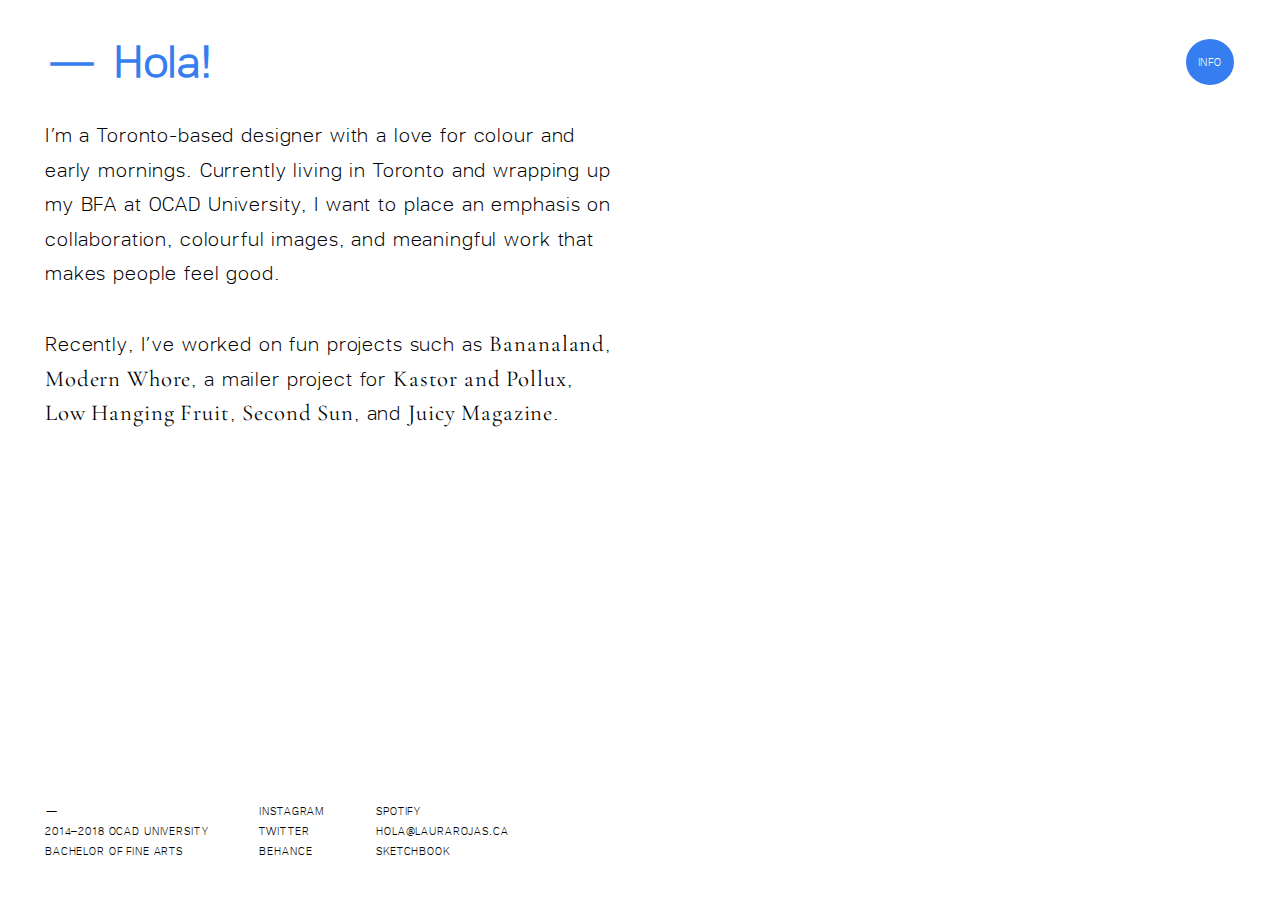
==== index.html @ 0a608a7b "Second sun link" ====
<!DOCTYPE html>
<html lang="en">
<head>
	<meta charset="UTF-8">
	<title>Laura Rojas</title>
	<!--Site Design - Laura Rojas
		Site Development - Melissa Karjanmaa-->
	<link rel="stylesheet" href="styles.css">
	<link href="https://fonts.googleapis.com/css?family=Cormorant+Garamond:400,500" rel="stylesheet">
	<link rel="stylesheet" href="https://cdn.jsdelivr.net/npm/animate.css@3.5.2/animate.min.css">
	<link rel="icon" href="../images/favicon-01.png">
     <meta name="viewport" content="width=device-width, initial-scale=1.0">
</head>
<body class="home" class="portfolio-center">
	<div class="container-home container">
		<nav class="nav-home secondary-font-size">
			<a href="pages/info.html">INFO</a>
		</nav>
		<!-- <nav class="nav-home-mobile secondary-font-size">
			<a href="info.html">INFO</a>
		</nav> -->
		<main class="home">
			<div class="intro serif animated fadeIn"> 
				<h1>&mdash; Hola!</h1>
	 
				<p class="desktop">I’m a Toronto-based designer with a love for colour and early mornings. Currently living in Toronto and wrapping up my BFA at OCAD University, I want to place an emphasis on collaboration, colourful images, and meaningful work that makes people feel good.</p>

				<p class="mobile">Hola! I’m a Toronto-based designer with a love for colour and early mornings. </p>
				
				<p class="mobile">Currently living in Toronto and wrapping up my BFA at OCAD University, I want to place an emphasis on collaboration, colourful images, and meaningful work that makes people feel good.</p>
			
				<p>Recently, I’ve worked on fun projects such as <a class="preview preview-1" href="/pages/bananaland.html">Bananaland</a>, <a class="preview preview-2" href="/pages/modernwhore.html">Modern Whore</a>, a mailer project for <a class="preview preview-3" href="/pages/KastorPollux.html">Kastor and Pollux</a>, <a class="preview preview-4" href="/pages/lowhangingfruit.html">Low Hanging Fruit</a>, <a class="preview preview-5" href="/pages/secondsun.html">Second Sun</a>, and <a class="preview preview-6" href="/pages/juicy.html"">Juicy Magazine</a>.</p>
			</div>
		</main>
		<footer class="secondary-font-size">
				<div class="socials edu">
					<p><span class="desktop">&mdash;</span></br>
					2014–2018 OCAD UNIVERSITY </br>
					BACHELOR OF FINE ARTS
					</p>
				</div>
				<div class="socials socials-2">
					<ul>
						<li><a href="https://www.instagram.com/laurrojas/" target="_blank">Instagram</a></li>
						<li><a href="https://twitter.com/laurrojasz" target="_blank">Twitter</a></li>
						<li><a href="https://www.behance.net/laurrojasz" target="_blank">Behance</a></li>
					</ul>
				</div>
				<div class="socials socials-1">
					<ul>
						<li><a href="https://open.spotify.com/user/laurrojas" target="_blank">Spotify</a></li>
						<li><a href="mailto:hola@laurarojas.ca">hola@laurarojas.ca</a></li>
						<li><a href="/pages/sketchbook.html">Sketchbook</a></li>
					</ul>
				</div>
		</footer>
	</div>
	<script>
		var scrollEventHandler = function()
		{
		  window.scroll(0, window.pageYOffset)
		}

		window.addEventListener("scroll", scrollEventHandler, false);
	</script>
</body>
</html>
---- styles.css ----
article,aside,details,figcaption,figure,footer,header,hgroup,nav,section,summary{display:block;}audio,canvas,video{display:inline-block;}audio:not([controls]){display:none;height:0;}[hidden]{display:none;}html{font-family:sans-serif;-webkit-text-size-adjust:100%;-ms-text-size-adjust:100%;}a:focus{outline:thin dotted;}a:active,a:hover{outline:0;}h1{font-size:2em;}abbr[title]{border-bottom:1px dotted;}b,strong{font-weight:700;}dfn{font-style:italic;}mark{background:#ff0;color:#000;}code,kbd,pre,samp{font-family:monospace, serif;font-size:1em;}pre{white-space:pre-wrap;word-wrap:break-word;}q{quotes:\201C \201D \2018 \2019;}small{font-size:80%;}sub,sup{font-size:75%;line-height:0;position:relative;vertical-align:baseline;}sup{top:-.5em;}sub{bottom:-.25em;}img{border:0;}svg:not(:root){overflow:hidden;}fieldset{border:1px solid silver;margin:0 2px;padding:.35em .625em .75em;}button,input,select,textarea{font-family:inherit;font-size:100%;margin:0;}button,input{line-height:normal;}button,html input[type=button],/* 1 */
input[type=reset],input[type=submit]{-webkit-appearance:button;cursor:pointer;}button[disabled],input[disabled]{cursor:default;}input[type=checkbox],input[type=radio]{box-sizing:border-box;padding:0;}input[type=search]{-webkit-appearance:textfield;-moz-box-sizing:content-box;-webkit-box-sizing:content-box;box-sizing:content-box;}input[type=search]::-webkit-search-cancel-button,input[type=search]::-webkit-search-decoration{-webkit-appearance:none;}textarea{overflow:auto;vertical-align:top;}table{border-collapse:collapse;border-spacing:0;}body,figure{margin:0;}legend,button::-moz-focus-inner,input::-moz-focus-inner{border:0;padding:0;}

.clearfix:after {visibility: hidden; display: block; font-size: 0; content: " "; clear: both; height: 0; }

* { -moz-box-sizing: border-box; -webkit-box-sizing: border-box; box-sizing: border-box; }

/*General*/

@font-face {
    font-family: 'lunchtype22-light';
    src: url('Fonts/lunchtype22-light-webfont.woff2') format('woff2'),
         url('Fonts/lunchtype22-light-webfont.woff') format('woff');
    font-weight: normal;
    font-style: normal;
}

html, body {
    max-width: 100%;
    overflow-x: hidden;
}


body{
	background: #FFFFFF;
	font-family: 'lunchtype22-light', Helvetica, sans-serif;
	letter-spacing: 0.86px;
	color: #000000;
	font-size: 30px;
	align-items: center;
}

p, h1, h2, h2, a, li, ul, ol {
	padding: 0;
	margin: 0;
}

ul, ol, li{
	list-style: none;
}

h1{
	color: #367EF0;
}

a{
	text-decoration: none;
	color: #000000;
}

.mobile{
	display: none;
}

.serif a, .portfolio .serif, .portfolio-intro a{
	font-family: 'Cormorant Garamond', serif;
	font-size: 1.778vw;
}

.active-page{
	border-bottom: 1px solid #000000;

}

a:hover{
	/*border-bottom: 1px solid #000000;*/
	color: #367EF0;
}


.secondary-font-size{
	font-size: 0.83vw;
}

.container-home{
	display: flex;
	flex-direction: column;
	/*justify-content: space-between;*/
	height: 100vh;
}

.container{
	max-width: 1920px;
	padding: 2.99vw 3.59vw 3.02vw 3.51vw;
/*	flex: 1 0 auto;*/
}


/*nav*/
.nav-home{
	position: absolute;
	top: 3.05vw;
	right: 3.59vw;
	background: #367EF0;
	border: 10px solid #367EF0;
    border-radius: 50%;
    padding: 7px 2px;
}

.nav-home a{
	color: white;
}


/*main*/
main{
	display: flex;
	flex-direction: row;
	justify-content: space-between;
	flex: 1 0 auto;
}

main h1{
	padding-bottom: 7%;
	font-size: 2.25em;
    padding-top: 1%;
}

div.intro{
	width: 47.7%;
}
div.intro{
	line-height: 2.7vw;
	font-size: 1.5625vw;
}

div.intro p{
	padding-bottom: 6.4%;
}

.preview-1:hover:after{
	content: "";
/*	width: 489px;
	height: 403px;*/
	width: 55%;
	height: 55%;
	background: url(images/Bananaland.png);
	background-repeat: no-repeat;
	background-size: contain;
	position: absolute;
	top: 23%;
	right: -26%;
}

.preview-2:hover:after{
	content: "";
	/*width: 215px;
	height: 323px;*/
	width: 55%;
	height: 55%;
	background: url(images/ModernWhore@2x.png);
	background-repeat: no-repeat;
	background-size: contain;
	position: absolute;
	top: 7%;
	right: -8%;
}

.preview-3:hover:after{
	content: "";
	/*width: 302px;
	height: 453px;*/
    width: 70%;
    height: 70%;
    background: url(images/Mailer_2_Mobile.png);
    background-repeat: no-repeat;
    background-size: contain;
    position: absolute;
    top: -33%;
    right: -26%;
}

.preview-4:hover:after{
	content: "";
	/*width: 301px;
	height: 301px;*/
	width: 50%;
    height: 50%;
    background: url(images/LowHanging.png);
    background-repeat: no-repeat;
    background-size: contain;
    position: absolute;
    top: 17%;
    right: -13%;
}

.preview-5:hover:after{
	content: "";
	/*width: 374px;
	height: 375px;*/
	width: 45%;
	height: 45%;
	background: url(images/SecondSun@2x.png);
	background-repeat: no-repeat;
	background-size: contain;
	position: absolute;
	bottom: 0px;
	right: -14%;
}

.preview-6:hover:after{
	content: "";
/*	width: 440px;
	height: 234px;*/
	width: 45%;
    height: 45%;
    background: url(images/JuicyMag.png);
    background-repeat: no-repeat;
    background-size: contain;
    position: absolute;
    top: 37%;
    right: -3%;
}
/*footer*/

footer{
	display: flex;
	flex-direction: row;
	justify-content: space-between;
	align-items: flex-end;
	text-transform: uppercase;
	flex-shrink: 0;
	width: 39%;
}

.socials{
	line-height: 1.55vw;
}

/*Portfolio*/

div.mobile.grid{
	display: none;
}

.portfolio-title{
	display: flex;
	justify-content: space-between;
	margin: 0 auto;
	padding-bottom: 5%;
	font-family: 'Cormorant Garamond', serif;
	font-size: 1.5vw;
}

.portfolio-title a{
	font-family: 'lunchtype22-light', Helvetica, sans-serif;
	text-transform: uppercase;
	font-size: 1.2vw;
}

.portfolio-main-photo{
	/*width: 40%;*/
}

.portfolio-main-photo img{
	width: 100%;
	display: block;
}

main.portfolio{
	display: flex;
	flex-direction: column;
	justify-content: space-between;
	align-items: center;
	padding-bottom: 0;
}

.portfolio-intro{
	line-height: 2.76vw;
    font-size: 1.5625vw;
    width: 60%;
    padding: 11% 0;
}

.portfolio-intro p:not(:last-child){
	padding-bottom: 5%;
}

div.grid{
	display: flex;
	flex-direction: row;
	justify-content: space-between;
	flex-wrap: wrap;
	width: 100%;
	padding-bottom: 3%;
}

.grid-item-width1 {
	width: 33.5%;
}

.grid-item-width2 {
	width: 65.5%;
}

.grid-item img{
	width: 100%;
	height: 100%;
	display: inline-block; 
}

.grid-item-width1 img{
	padding-bottom: 6%;
	padding-right: 1%;
}

.grid-item-width2 img{
	padding-bottom: 3%;
	padding-left: 1%;
}

.portfolio-nav{
	display: flex;
	flex-direction: row;
	justify-content: space-between;
	text-transform: uppercase;
	font-size: 1.3vw;
	padding-bottom: 3%;
}
/*info & sketchbook */

body.info{
	background: #367EF0;
	color: white;
}

.info nav a, .sketchbook nav a{
	font-size: 19px;
}

.info a{
	color: white;
}

.info a:hover{
	border-bottom: 1px solid white;
}

.info nav a:hover{
	border-bottom: none;
}

.info nav, .sketchbook nav{
	background: none;
	border: none;
	right: 4.9vw;
	top: 3.35vw;;
}

.info .intro{
	padding-top: 6.5%;
}

.sketchbook nav a{
	color: #367EF0;
}

.sketchbook h1{
	color: #367EF0;
	font-size: 2vw;
}


@media(max-width: 960px){
	body, div.intro{
		font-size: 19px;
		line-height: 30px;
	}
	div.intro a{
		font-size: 21px;
	}
	main{
		padding-top: 1%;
		/*padding-bottom: 50%;*/
	}

	div.intro{
		width: 60%;
	}
	
	span .clear{
		clear: left;
	}

	.nav-home{
		padding: 0px 2px;
	}

	.secondary-font-size{
		font-size: 11.5px;
	}

	.socials{
		line-height: 21px;
	}

	div.grid{
		padding-bottom: 8%;
	}

	footer{
		width: 57%;
	}
}



@media (max-width: 650px) {
	main{
	    padding-top: 15%;
	}

	div.intro{
		width: 100%;
	}

	.desktop{
		display: none;
	}

	.mobile{
		display: block;
	}

	.nav-home{
		position: static;
		background: none;
		border: none;
	    padding: 7px 2px;
	}

	.home .nav-home a, .portfolio-title a{
		border-bottom: 1px solid black;
		font-size: 20px;
		color: black;
	}
	
	.home .nav-home a:hover, .portfolio-title a:hover{
		color: #367Ef0;
		border-bottom: 1px solid #367EF0;
	}

	.info .nav-home a, .sketchbook nav a{
		border: none;
	}

	.info .nav-home a:hover, .sketchbook nav a:hover{
		border: none;
	}

	.home h1{
		display: none;
	}

	.socials {
    	padding-bottom: 8%;
	}

	.container{
		padding: 2.99vw 8vw 3.02vw 8vw;
	}

	footer{
		width: 100%;
	    display: flex;
	    flex-direction: row;
	    justify-content: space-between;
	    align-items: flex-start;
	    /*padding-top: 50%;*/
	    flex-wrap: wrap;
	    text-align: center;
	    color: #367EF0;
	    font-size: 17px;
	}

	footer a{
		color: #367EF0;
	}

	.info footer{
		color: white;
	}
	.socials{
		width: 50%;
	}

	.edu{
		order: 1;
		width: 100%;
	}

	.socials-1{
		order: 2;
		
	}

	.socials-2{
		order: 3;
	}

	.preview:hover:after{
		display: none;
	}

	/*portfolio*/
	div.desktop, div.desktop div{
		display: none;
	}

	div.mobile.grid{
		display: block;
		justify-content: flex-start;
		flex-wrap: nowrap;
		padding-bottom: 0; 
		margin-bottom: 5%;
	}

	main.portfolio{
		padding-top: 0;
	}

	main.portfolio .serif{
		font-size: 23px;
		font-weight: 400;
		padding-bottom: 10%;
	}

	.portfolio-intro{
		line-height: 37px;
		font-size: 20px;
		width: 100%;
	}
	.portfolio-intro a{
		font-size: 22px;
	}

	.grid-item-width1{
		width: 100%;
	}

	.grid-item img{
		display: block;
	}

	.grid-item-width1 img {
	   	padding-bottom: 10%;
	    padding-right: 0; 
	}

	.portfolio-title p{
		display: none;
	}

	.container.mobile-no-padding{
		padding: 0;
	}

	.portfolio-nav{
		flex-direction: column;
		justify-content: space-between;
		align-items: center;
		text-transform: uppercase;
		font-size: inherit;
	}

	.portfolio-nav a{
		padding-bottom: 5%;
	}
}

	@media (max-width: 400px) {
		.secondary-font-size {
    	font-size: 3.25vw;
		}

		.info .nav-home a, .sketchbook nav a{
			color: black;
		}

		.socials{
			line-height: 7.5vw;
		}

		body.info{
			background: white;
			color: black;
		}

		body.info a{
			color: black;
		}

		.info footer{
			color: #367EF0;
		}
		
		body.info footer a{
			color: #367EF0;
		}

		main.portfolio{
			padding-bottom: 10%;
		}
	}

.portfolio-center {
    margin: 0 auto;
}

}
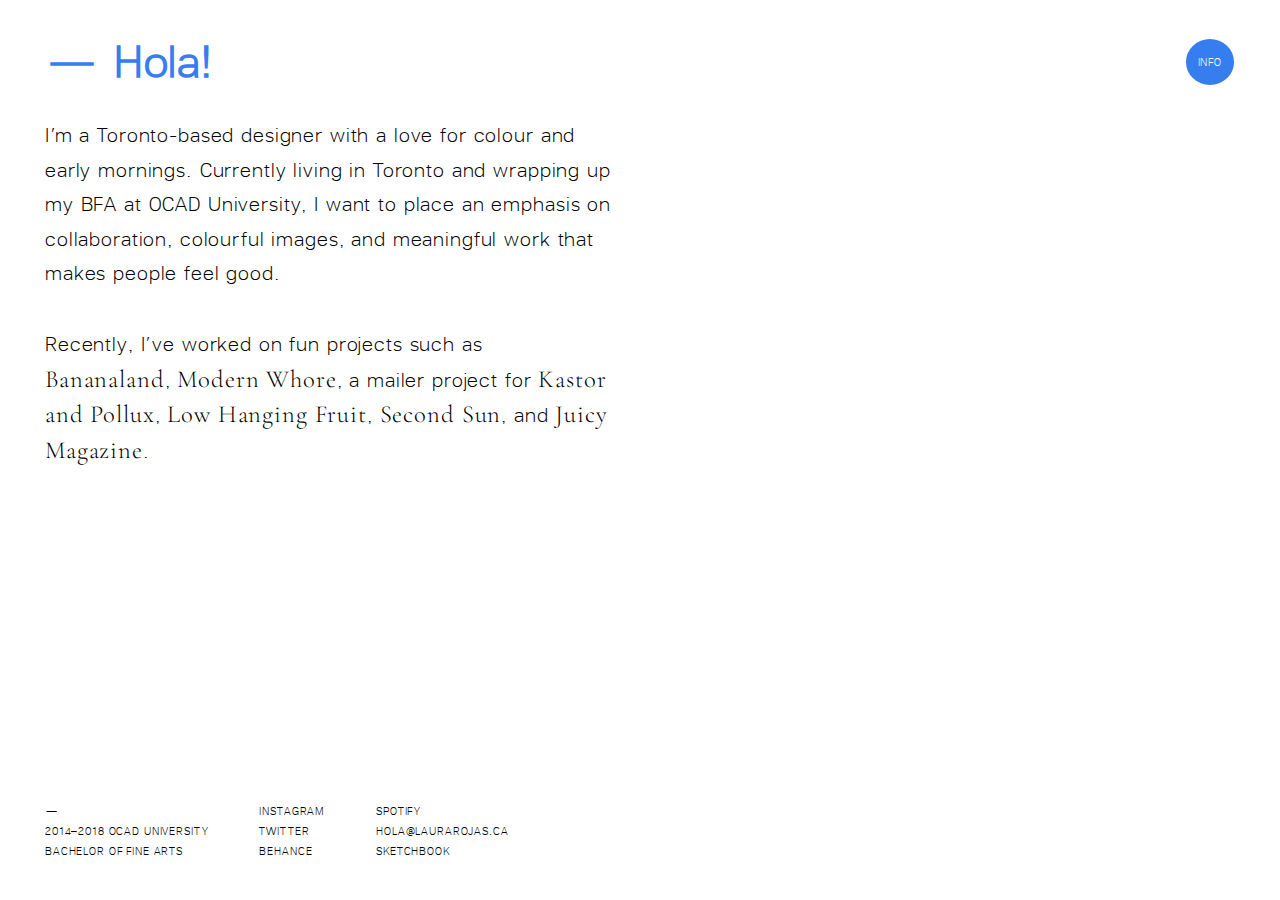
==== commit c24e67f4: "Text and styling updates" ====
--- a/index.html
+++ b/index.html
@@ -6,7 +6,7 @@
 	<!--Site Design - Laura Rojas
 		Site Development - Melissa Karjanmaa-->
 	<link rel="stylesheet" href="styles.css">
-	<link href="https://fonts.googleapis.com/css?family=Cormorant+Garamond:400,500" rel="stylesheet">
+	<link href="https://fonts.googleapis.com/css?family=Cormorant+Garamond:300,400,500" rel="stylesheet">
 	<link rel="stylesheet" href="https://cdn.jsdelivr.net/npm/animate.css@3.5.2/animate.min.css">
 	<link rel="icon" href="../images/favicon-01.png">
      <meta name="viewport" content="width=device-width, initial-scale=1.0">
--- a/styles.css
+++ b/styles.css
@@ -54,7 +54,8 @@
 
 .serif a, .portfolio .serif, .portfolio-intro a{
 	font-family: 'Cormorant Garamond', serif;
-	font-size: 1.778vw;
+	font-size: 1.920vw;
+    font-weight: 300;
 }
 
 .active-page{
@@ -239,6 +240,7 @@
 	margin: 0 auto;
 	padding-bottom: 5%;
 	font-family: 'Cormorant Garamond', serif;
+    font-weight: 300;
 	font-size: 1.5vw;
 }
 
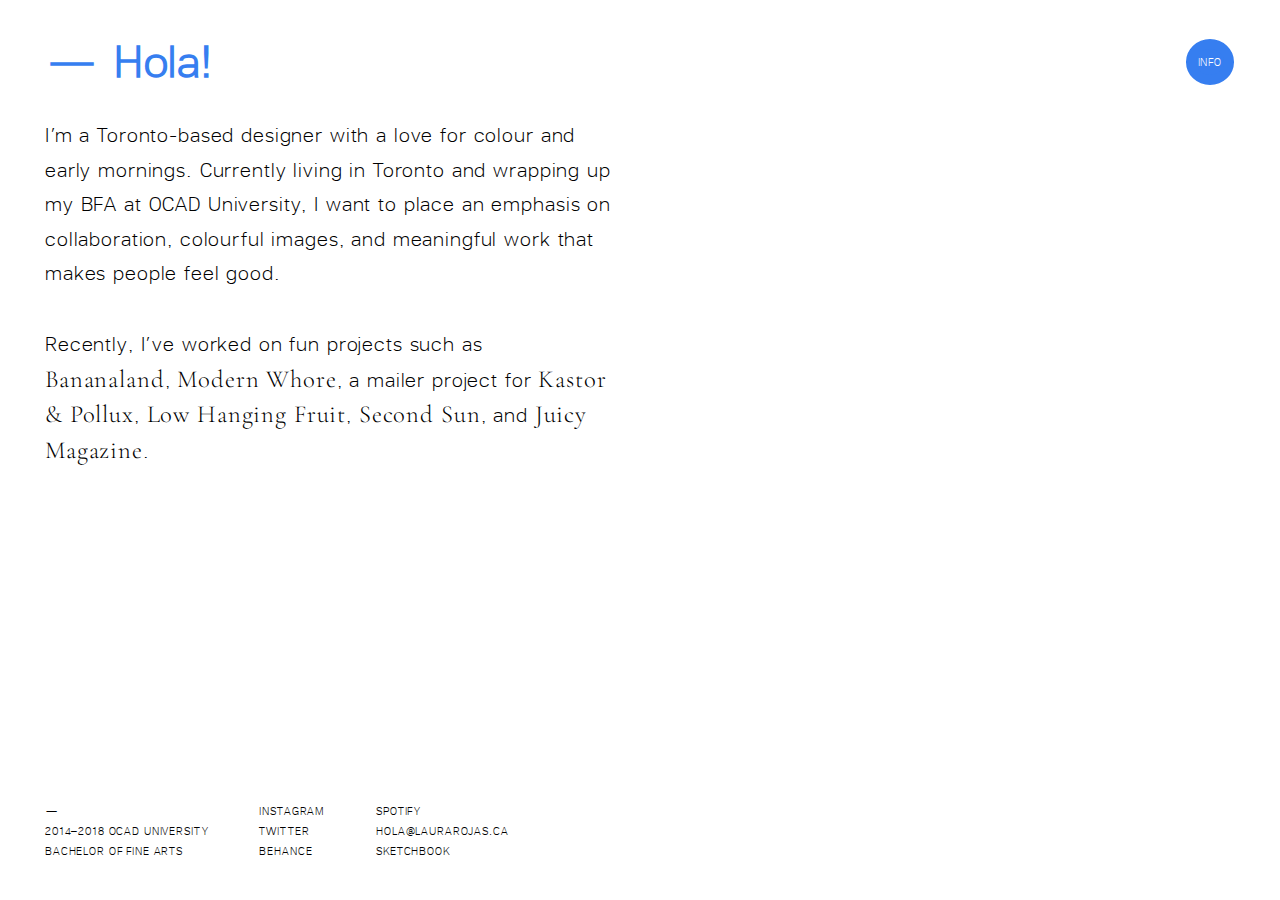
==== commit a84f8065: "Text update" ====
--- a/index.html
+++ b/index.html
@@ -29,7 +29,7 @@
 				
 				<p class="mobile">Currently living in Toronto and wrapping up my BFA at OCAD University, I want to place an emphasis on collaboration, colourful images, and meaningful work that makes people feel good.</p>
 			
-				<p>Recently, I’ve worked on fun projects such as <a class="preview preview-1" href="/pages/bananaland.html">Bananaland</a>, <a class="preview preview-2" href="/pages/modernwhore.html">Modern Whore</a>, a mailer project for <a class="preview preview-3" href="/pages/KastorPollux.html">Kastor and Pollux</a>, <a class="preview preview-4" href="/pages/lowhangingfruit.html">Low Hanging Fruit</a>, <a class="preview preview-5" href="/pages/secondsun.html">Second Sun</a>, and <a class="preview preview-6" href="/pages/juicy.html"">Juicy Magazine</a>.</p>
+				<p>Recently, I’ve worked on fun projects such as <a class="preview preview-1" href="/pages/bananaland.html">Bananaland</a>, <a class="preview preview-2" href="/pages/modernwhore.html">Modern Whore</a>, a mailer project for <a class="preview preview-3" href="/pages/KastorPollux.html">Kastor & Pollux</a>, <a class="preview preview-4" href="/pages/lowhangingfruit.html">Low Hanging Fruit</a>, <a class="preview preview-5" href="/pages/secondsun.html">Second Sun</a>, and <a class="preview preview-6" href="/pages/juicy.html"">Juicy Magazine</a>.</p>
 			</div>
 		</main>
 		<footer class="secondary-font-size">
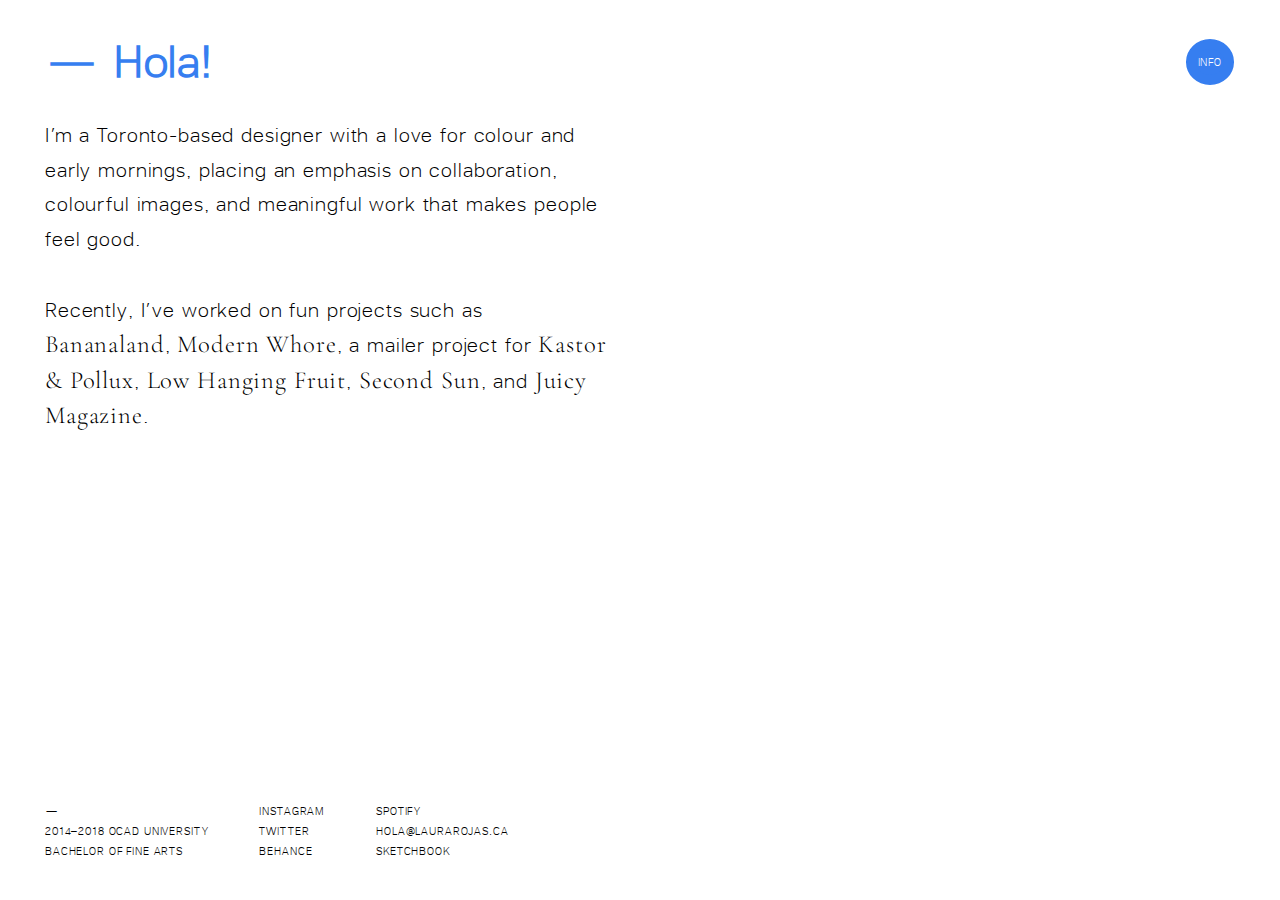
==== commit 559e8c03: "Updates" ====
--- a/index.html
+++ b/index.html
@@ -23,11 +23,9 @@
 			<div class="intro serif animated fadeIn"> 
 				<h1>&mdash; Hola!</h1>
 	 
-				<p class="desktop">I’m a Toronto-based designer with a love for colour and early mornings. Currently living in Toronto and wrapping up my BFA at OCAD University, I want to place an emphasis on collaboration, colourful images, and meaningful work that makes people feel good.</p>
+				<p class="desktop">I’m a Toronto-based designer with a love for colour and early mornings, placing an emphasis on collaboration, colourful images, and meaningful work that makes people feel good.</p>
 
-				<p class="mobile">Hola! I’m a Toronto-based designer with a love for colour and early mornings. </p>
-				
-				<p class="mobile">Currently living in Toronto and wrapping up my BFA at OCAD University, I want to place an emphasis on collaboration, colourful images, and meaningful work that makes people feel good.</p>
+				<p class="mobile">Hola! I’m a Toronto-based designer with a love for colour and early mornings, placing an emphasis on collaboration, colourful images, and meaningful work that makes people feel good. </p>
 			
 				<p>Recently, I’ve worked on fun projects such as <a class="preview preview-1" href="/pages/bananaland.html">Bananaland</a>, <a class="preview preview-2" href="/pages/modernwhore.html">Modern Whore</a>, a mailer project for <a class="preview preview-3" href="/pages/KastorPollux.html">Kastor & Pollux</a>, <a class="preview preview-4" href="/pages/lowhangingfruit.html">Low Hanging Fruit</a>, <a class="preview preview-5" href="/pages/secondsun.html">Second Sun</a>, and <a class="preview preview-6" href="/pages/juicy.html"">Juicy Magazine</a>.</p>
 			</div>
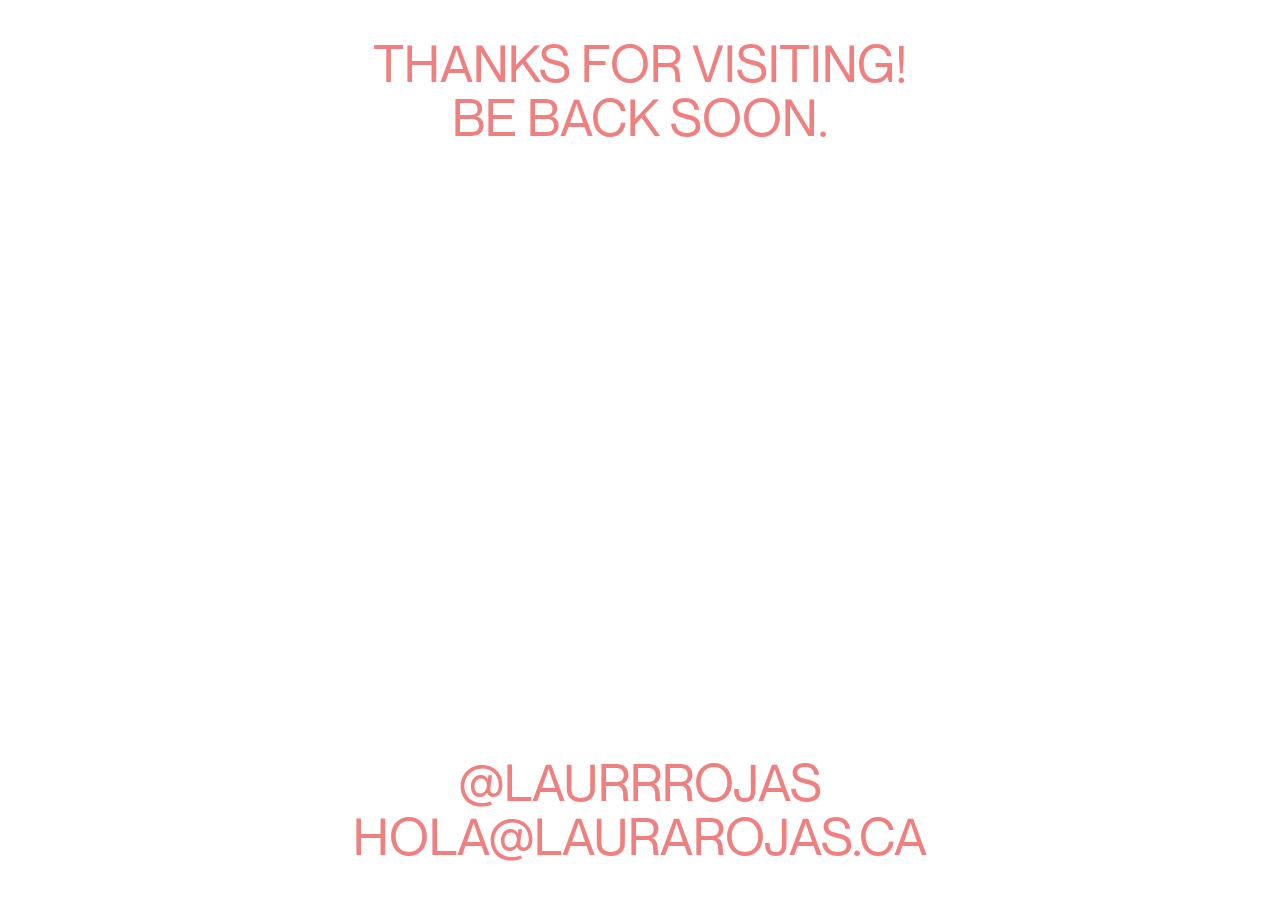
==== commit 9e21fa96: "New SITE BABY" ====
--- a/index.html
+++ b/index.html
@@ -1,66 +1,29 @@
 <!DOCTYPE html>
-<html lang="en">
+<html>
 <head>
-	<meta charset="UTF-8">
-	<title>Laura Rojas</title>
-	<!--Site Design - Laura Rojas
-		Site Development - Melissa Karjanmaa-->
-	<link rel="stylesheet" href="styles.css">
-	<link href="https://fonts.googleapis.com/css?family=Cormorant+Garamond:300,400,500" rel="stylesheet">
-	<link rel="stylesheet" href="https://cdn.jsdelivr.net/npm/animate.css@3.5.2/animate.min.css">
-	<link rel="icon" href="../images/favicon-01.png">
-     <meta name="viewport" content="width=device-width, initial-scale=1.0">
+<meta charset="UTF-8">
+<title>Laura Rojas</title>
+<link rel="stylesheet" type="text/css" href="css/styles.css">
 </head>
-<body class="home" class="portfolio-center">
-	<div class="container-home container">
-		<nav class="nav-home secondary-font-size">
-			<a href="pages/info.html">INFO</a>
-		</nav>
-		<!-- <nav class="nav-home-mobile secondary-font-size">
-			<a href="info.html">INFO</a>
-		</nav> -->
-		<main class="home">
-			<div class="intro serif animated fadeIn"> 
-				<h1>&mdash; Hola!</h1>
-	 
-				<p class="desktop">I’m a Toronto-based designer with a love for colour and early mornings, placing an emphasis on collaboration, colourful images, and meaningful work that makes people feel good.</p>
 
-				<p class="mobile">Hola! I’m a Toronto-based designer with a love for colour and early mornings, placing an emphasis on collaboration, colourful images, and meaningful work that makes people feel good. </p>
-			
-				<p>Recently, I’ve worked on fun projects such as <a class="preview preview-1" href="/pages/bananaland.html">Bananaland</a>, <a class="preview preview-2" href="/pages/modernwhore.html">Modern Whore</a>, a mailer project for <a class="preview preview-3" href="/pages/KastorPollux.html">Kastor & Pollux</a>, <a class="preview preview-4" href="/pages/lowhangingfruit.html">Low Hanging Fruit</a>, <a class="preview preview-5" href="/pages/secondsun.html">Second Sun</a>, and <a class="preview preview-6" href="/pages/juicy.html"">Juicy Magazine</a>.</p>
-			</div>
-		</main>
-		<footer class="secondary-font-size">
-				<div class="socials edu">
-					<p><span class="desktop">&mdash;</span></br>
-					2014–2018 OCAD UNIVERSITY </br>
-					BACHELOR OF FINE ARTS
-					</p>
-				</div>
-				<div class="socials socials-2">
-					<ul>
-						<li><a href="https://www.instagram.com/laurrojas/" target="_blank">Instagram</a></li>
-						<li><a href="https://twitter.com/laurrojasz" target="_blank">Twitter</a></li>
-						<li><a href="https://www.behance.net/laurrojasz" target="_blank">Behance</a></li>
-					</ul>
-				</div>
-				<div class="socials socials-1">
-					<ul>
-						<li><a href="https://open.spotify.com/user/laurrojas" target="_blank">Spotify</a></li>
-						<li><a href="mailto:hola@laurarojas.ca">hola@laurarojas.ca</a></li>
-						<li><a href="/pages/sketchbook.html">Sketchbook</a></li>
-					</ul>
-				</div>
-		</footer>
-	</div>
-	<script>
-		var scrollEventHandler = function()
-		{
-		  window.scroll(0, window.pageYOffset)
-		}
+<body>
 
-		window.addEventListener("scroll", scrollEventHandler, false);
-	</script>
+<div class="container">
+
+    <div class="top">
+        <h1>Thanks for visiting!</h1>
+        <h1>Be back soon.</h1>
+    </div>
+
+    <div class="bottom">
+        <h1><a href="https://www.instagram.com/laurrojas/">@laurrrojas</a></h1>
+        <h1><a href="mailto:hola@laurarojas.ca">hola@laurarojas.ca</a></h1>
+    </div>
+
+</div>
+
 </body>
-</html>
 
+<script src="https://ajax.googleapis.com/ajax/libs/jquery/3.1.1/jquery.min.js"></script>
+<script src="js/main.js"></script>
+</html>--- a/css/styles.css
+++ b/css/styles.css
@@ -0,0 +1,60 @@
+@font-face {
+    font-family: 'NeueMontreal';
+    src: url('/fonts/NeueMontreal-Regular.woff');
+    font-weight: 400;
+    font-style: normal;
+}
+
+html body {
+    margin: 0;
+    padding: 0;
+}
+
+html {
+    background: url("/img/background.png") no-repeat center center fixed;
+    -webkit-background-size: cover;
+    -moz-background-size: cover;
+    -o-background-size: cover;
+    background-size: cover;
+}
+
+h1, h1 a {
+    text-align: center;
+    font-family: 'NeueMontreal', sans-serif;
+    font-size: 2rem;
+    font-weight: 400;
+    line-height: 1rem;
+    color: lightcoral;
+    text-transform: uppercase;
+}
+
+a {
+    text-decoration: none;
+}
+
+a:hover {
+    color: yellow;
+}
+
+.top {
+    position: fixed;
+    width: 100%;
+    top: 20px;
+}
+
+.bottom {
+    position: fixed;
+    width: 100%;
+    bottom: 20px;
+}
+
+/* Tablet + Desktop Styles */
+
+@media (min-width: 48em) {
+
+    h1, h1 a {
+        font-size: 4vw;
+        line-height: 1.2rem;
+    }
+   
+}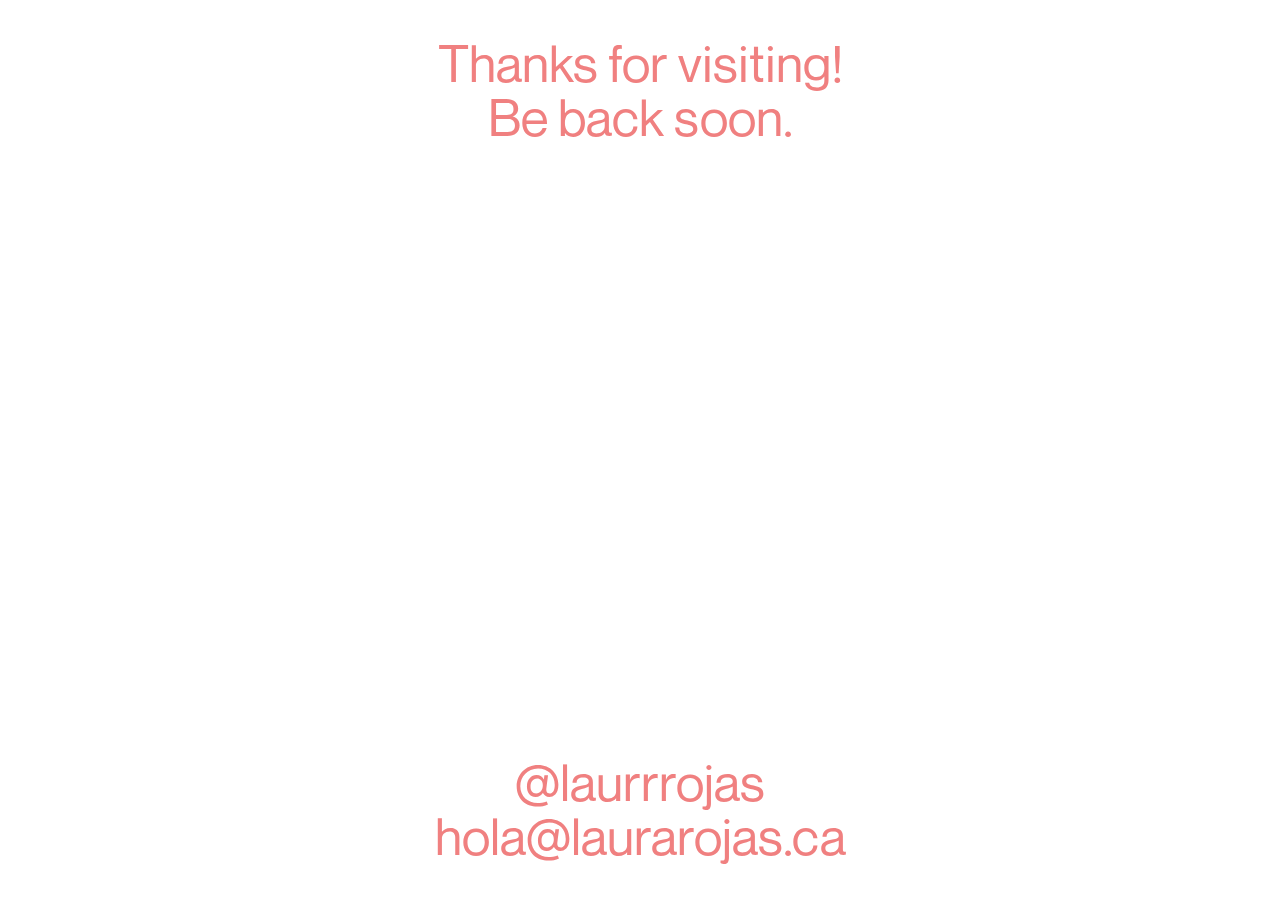
==== commit 35a6f83f: "Clean Up" ====
--- a/index.html
+++ b/index.html
@@ -2,6 +2,8 @@
 <html>
 <head>
 <meta charset="UTF-8">
+<meta name="viewport" content="width=device-width, initial-scale=1">
+<link rel="shortcut icon" href="img/favicon-01.png" type="image/x-icon">  
 <title>Laura Rojas</title>
 <link rel="stylesheet" type="text/css" href="css/styles.css">
 </head>
@@ -16,7 +18,7 @@
     </div>
 
     <div class="bottom">
-        <h1><a href="https://www.instagram.com/laurrojas/">@laurrrojas</a></h1>
+        <h1><a href="https://www.instagram.com/laurrojas/" target="_blank">@laurrrojas</a></h1>
         <h1><a href="mailto:hola@laurarojas.ca">hola@laurarojas.ca</a></h1>
     </div>
 
--- a/css/styles.css
+++ b/css/styles.css
@@ -25,7 +25,6 @@
     font-weight: 400;
     line-height: 1rem;
     color: lightcoral;
-    text-transform: uppercase;
 }
 
 a {
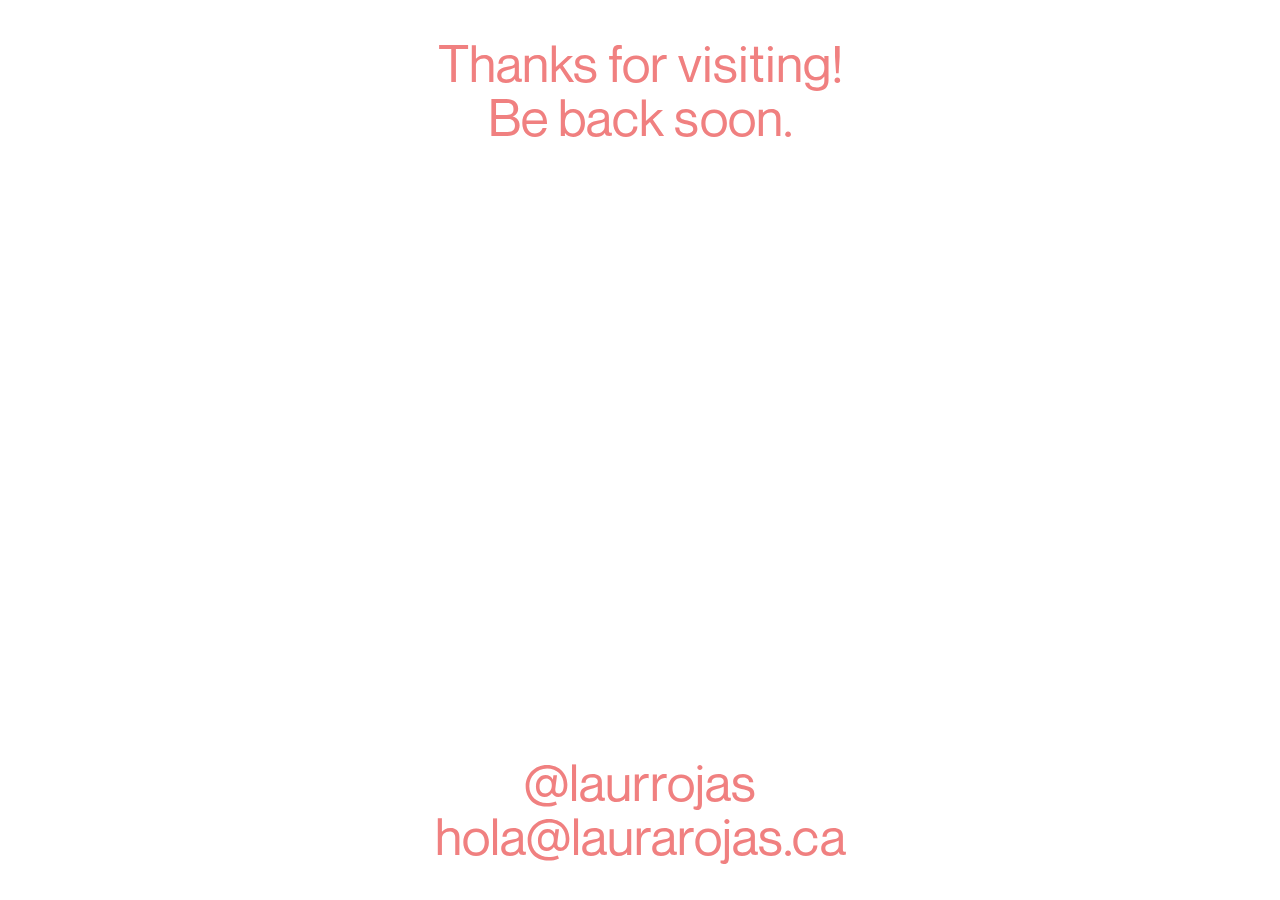
==== commit 6ec72a34: "Update Insta Handle" ====
--- a/index.html
+++ b/index.html
@@ -18,7 +18,7 @@
     </div>
 
     <div class="bottom">
-        <h1><a href="https://www.instagram.com/laurrojas/" target="_blank">@laurrrojas</a></h1>
+        <h1><a href="https://www.instagram.com/laurrojas/" target="_blank">@laurrojas</a></h1>
         <h1><a href="mailto:hola@laurarojas.ca">hola@laurarojas.ca</a></h1>
     </div>
 
